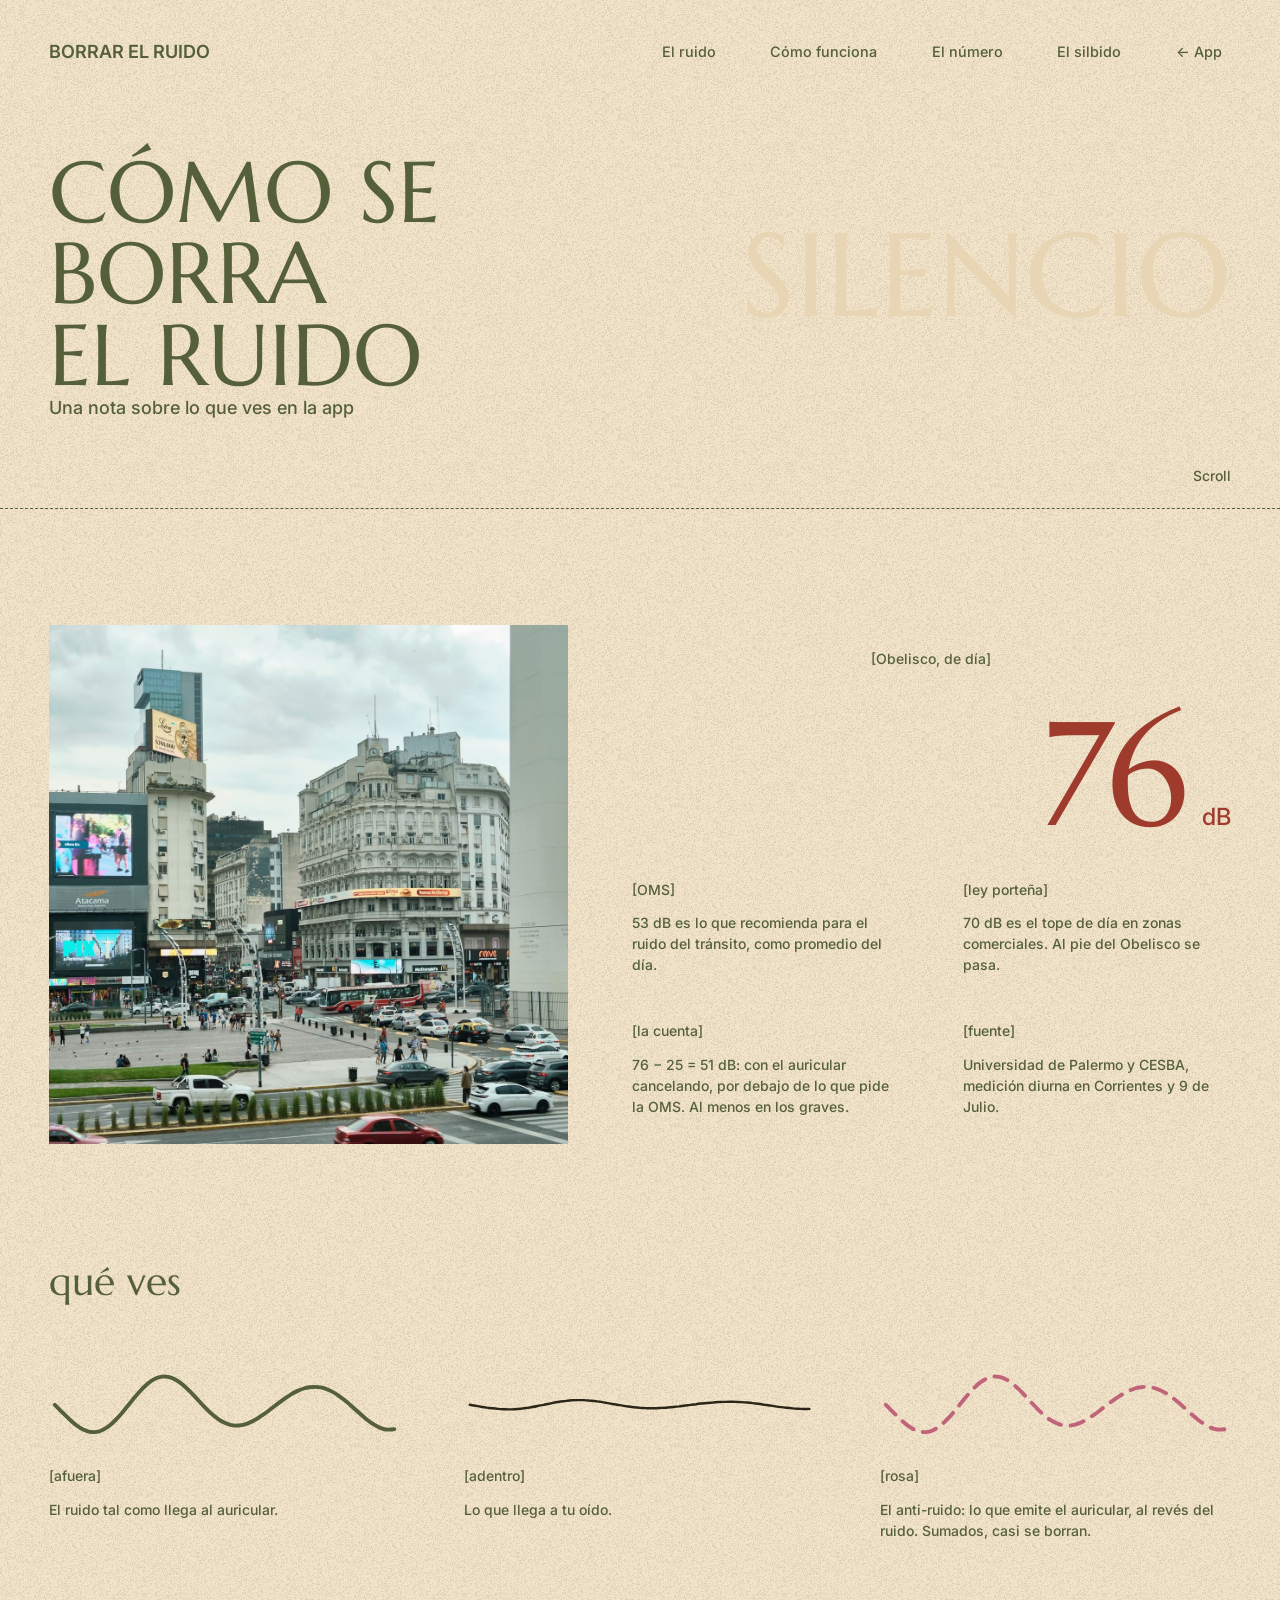
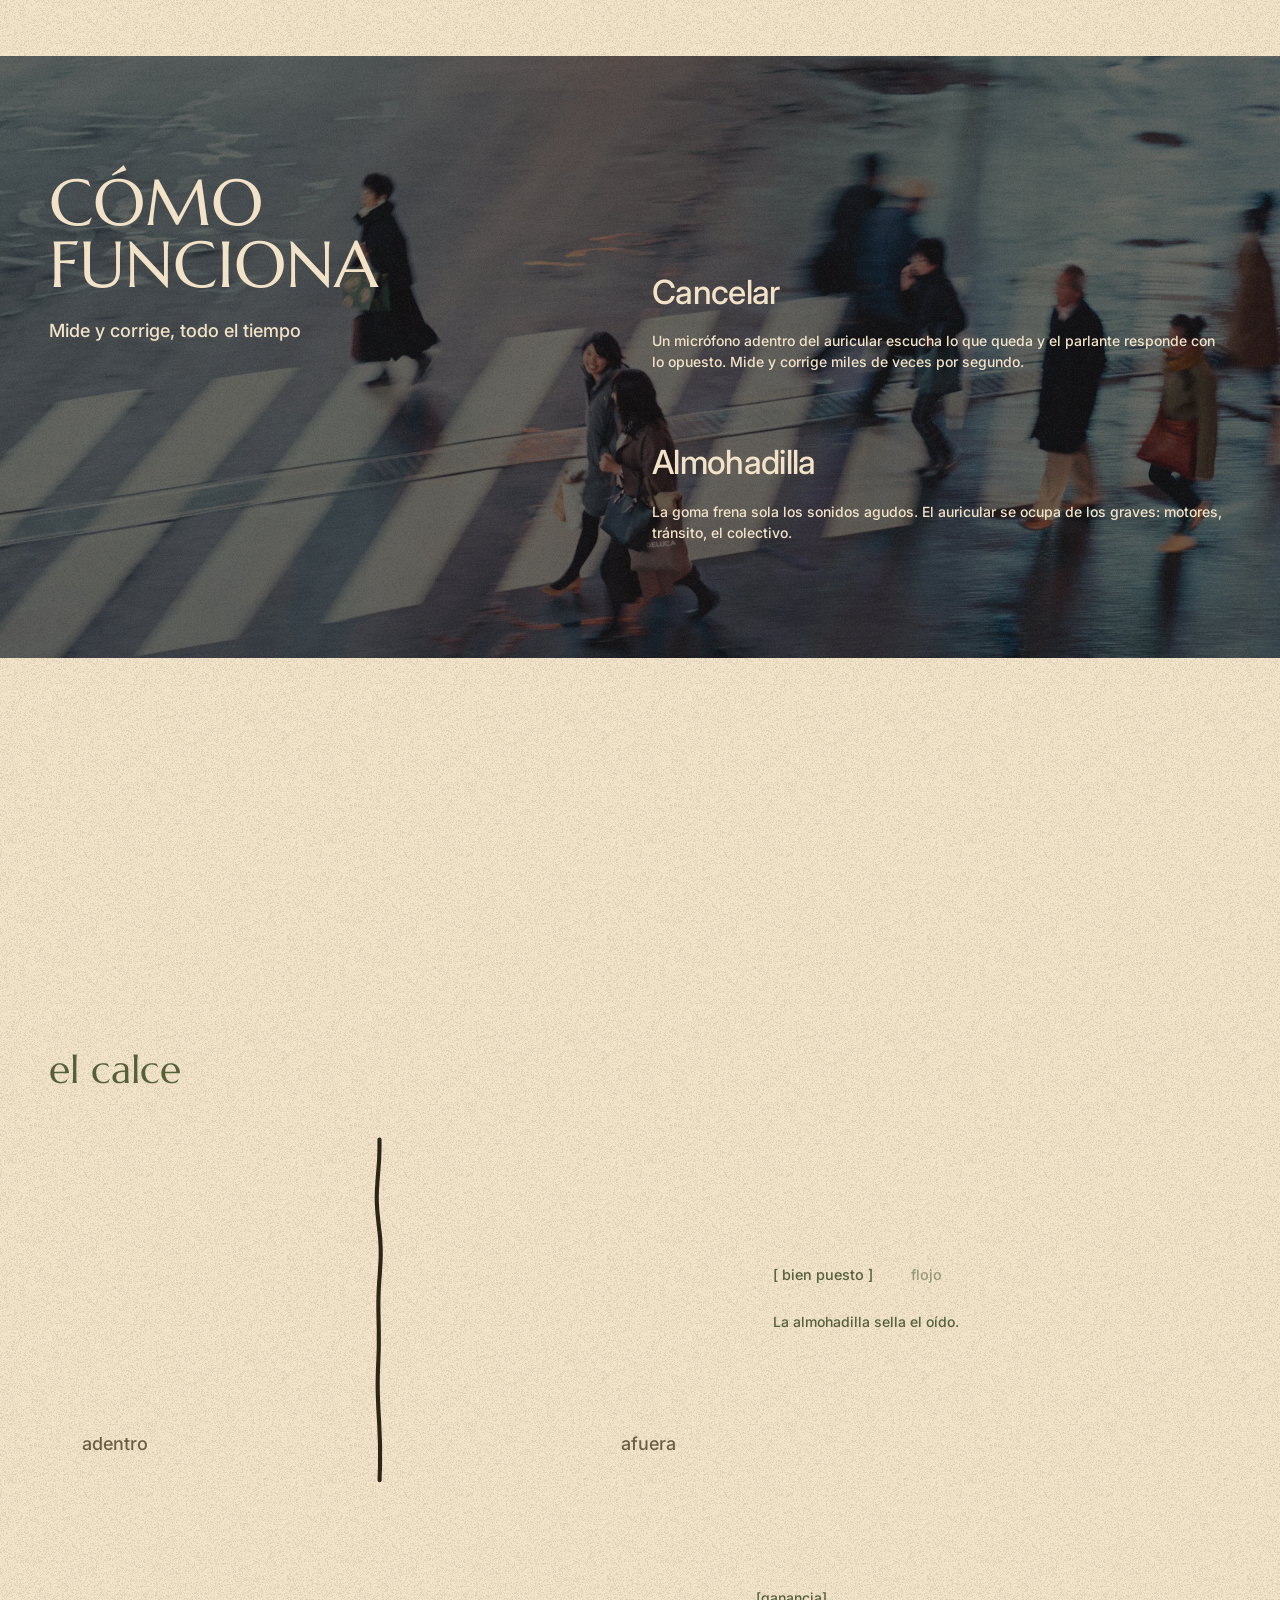
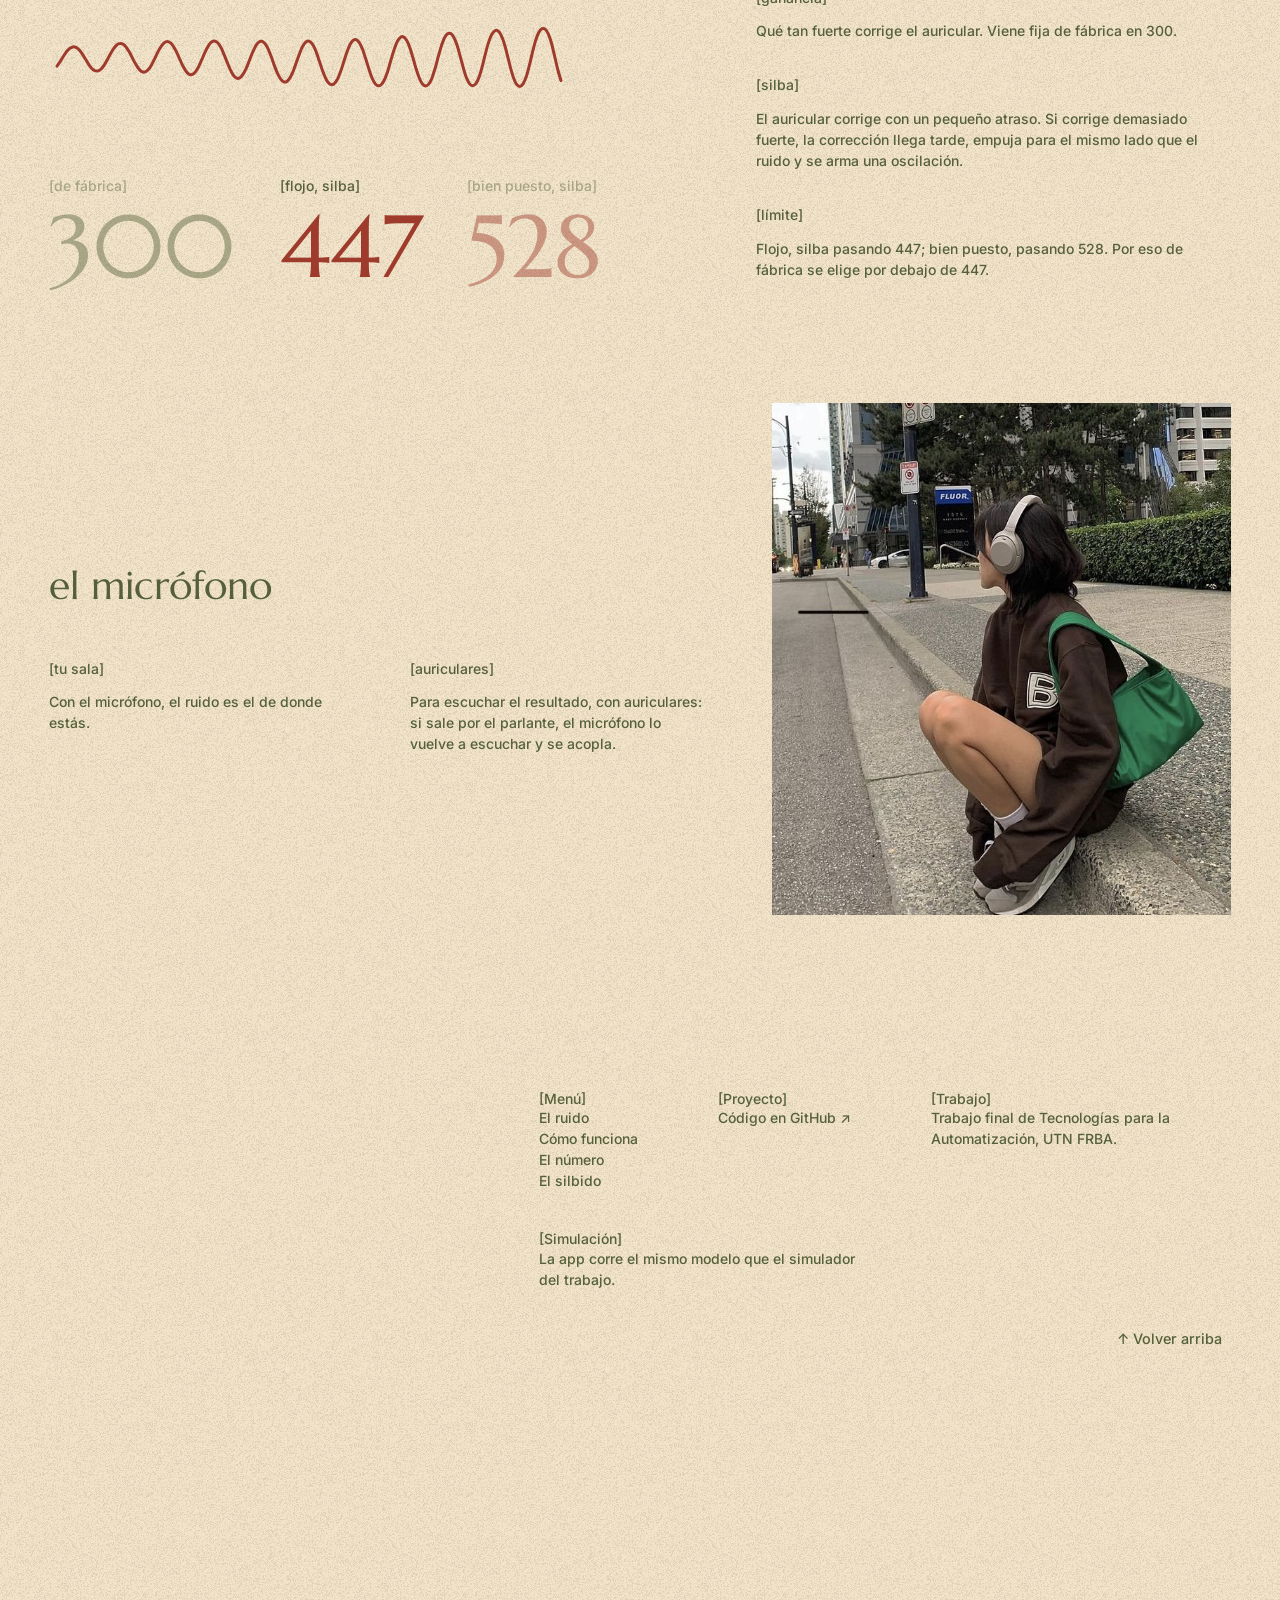
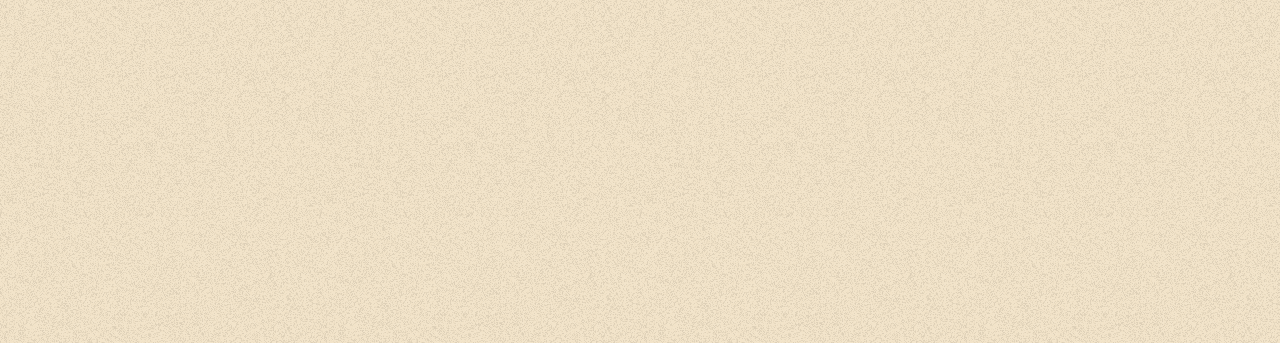
==== web/info.html @ 77b7fc40 "Página de información, indicador de ganancia y almohadilla pasiva para el micrófono - web/info.html " ====
<!doctype html>
<html lang="es" class="t0">
<head>
<meta charset="utf-8">
<meta name="viewport" content="width=device-width, initial-scale=1, viewport-fit=cover">
<title>info · borrar el ruido</title>
<meta name="description" content="Una nota sobre lo que ves en la demo de cancelación activa de ruido.">
<link rel="preconnect" href="https://fonts.googleapis.com">
<link rel="preconnect" href="https://fonts.gstatic.com" crossorigin>
<link rel="stylesheet" href="https://fonts.googleapis.com/css2?family=Marcellus&amp;family=Inter:wght@400;500;600&amp;display=swap">
<link rel="stylesheet" href="info.css?v=1">
<script>
  // Misma paleta que la app (la guarda app.js al tocar [tema]). Antes de pintar, para que no parpadee.
  try { var n = parseInt(localStorage.getItem('anc-tema'), 10); if (n >= 0 && n < 6) document.documentElement.className = 't' + n; } catch (e) {}
</script>
<script type="module" src="info.js?v=1"></script>
</head>
<body>
<!-- Página de información. Diseño: web/referencia/Info.dc.html; especificación: web/referencia/INFO.md. -->
<div id="pg" class="pg"><div class="grano" aria-hidden="true"></div>
<header class="hd wrap"><a class="hd-logo" href="./"><span class="hd-logo-t">Borrar el ruido</span></a><nav aria-label="secciones"><ul class="hd-list"><li><a class="bk tnav" href="#ruido" data-ir="ruido"><span class="b" aria-hidden="true">[</span><span>El ruido</span><span class="b" aria-hidden="true">]</span></a></li><li><a class="bk tnav" href="#funciona" data-ir="funciona"><span class="b" aria-hidden="true">[</span><span>Cómo funciona</span><span class="b" aria-hidden="true">]</span></a></li><li><a class="bk tnav" href="#numero" data-ir="numero"><span class="b" aria-hidden="true">[</span><span>El número</span><span class="b" aria-hidden="true">]</span></a></li><li><a class="bk tnav" href="#silbido" data-ir="silbido"><span class="b" aria-hidden="true">[</span><span>El silbido</span><span class="b" aria-hidden="true">]</span></a></li><li><a class="bk tnav" href="./"><span class="b" aria-hidden="true">[</span><span>← App</span><span class="b" aria-hidden="true">]</span></a></li></ul></nav></header>
<main>
<div class="ph wrap" id="top"><p class="t7xl ph-ja" aria-hidden="true">silencio</p><h1 class="t6xl">Cómo se<br>borra<br>el ruido</h1><p class="tlg ph-label">Una nota sobre lo que ves en la app</p><div class="ph-foot"><div class="ph-scroll" aria-hidden="true"><span class="tsm sc">Scroll</span><span class="tsm sc sc2">Scroll</span></div></div><div class="ph-border"></div></div>

<section id="ruido" class="rv sec"><div class="wrap row"><div class="r-img"><img src="img/obelisco.jpg" alt="Obelisco de Buenos Aires, cruce de Corrientes y 9 de Julio, con tránsito" style="object-position: 62% 50%"></div><div class="r-txt"><span class="tsm r-lab">[Obelisco, de día]</span><div class="bn"><span class="bn-n" style="color: var(--ladrillo)">76</span><span class="bn-u" style="color: var(--ladrillo)">dB</span></div><div class="g2"><div class="item"><span class="tsm">[OMS]</span><p class="tbase">53 dB es lo que recomienda para el ruido del tránsito, como promedio del día.</p></div><div class="item"><span class="tsm">[ley porteña]</span><p class="tbase">70 dB es el tope de día en zonas comerciales. Al pie del Obelisco se pasa.</p></div><div class="item"><span class="tsm">[la cuenta]</span><p class="tbase">76 − 25 = 51 dB: con el auricular cancelando, por debajo de lo que pide la OMS. Al menos en los graves.</p></div><div class="item"><span class="tsm">[fuente]</span><p class="tbase">Universidad de Palermo y CESBA, medición diurna en Corrientes y 9 de Julio.</p></div></div></div></div></section>

<section id="ves" class="rv sec"><div class="wrap"><h2 class="t5xl s-title low">qué ves</h2><div class="g3"><div class="item"><svg viewBox="0 0 360 100" aria-hidden="true" style="display: block; width: 100%; max-width: 360px; height: auto"><path d="M6,50 C7,51 9.9,53.9 11.8,55.9 C13.7,57.8 15.7,59.9 17.6,61.7 C19.5,63.6 21.5,65.5 23.4,67.2 C25.3,68.9 27.3,70.5 29.2,71.8 C31.1,73.2 33.1,74.4 35,75.4 C36.9,76.3 38.9,77 40.8,77.5 C42.7,77.9 44.7,78.1 46.6,78 C48.5,77.9 50.5,77.5 52.4,76.9 C54.3,76.2 56.3,75.2 58.2,74 C60.1,72.8 62.1,71.3 64,69.7 C65.9,68 67.9,66 69.8,64 C71.7,62 73.7,59.7 75.6,57.4 C77.5,55.1 79.5,52.7 81.4,50.3 C83.3,47.9 85.3,45.5 87.2,43.1 C89.1,40.8 91.1,38.5 93,36.4 C94.9,34.3 96.9,32.2 98.8,30.5 C100.7,28.7 102.7,27.1 104.6,25.8 C106.5,24.5 108.5,23.4 110.4,22.6 C112.3,21.8 114.3,21.3 116.2,21.1 C118.1,20.9 120.1,21 122,21.4 C123.9,21.8 125.9,22.4 127.8,23.3 C129.7,24.2 131.7,25.4 133.6,26.8 C135.5,28.2 137.5,29.8 139.4,31.5 C141.3,33.2 143.3,35.2 145.2,37.1 C147.1,39.1 149.1,41.2 151,43.2 C152.9,45.3 154.9,47.4 156.8,49.5 C158.7,51.5 160.7,53.5 162.6,55.4 C164.5,57.3 166.5,59.1 168.4,60.8 C170.3,62.4 172.3,63.9 174.2,65.2 C176.1,66.5 178.1,67.6 180,68.5 C181.9,69.4 183.9,70.1 185.8,70.6 C187.7,71 189.7,71.3 191.6,71.4 C193.5,71.4 195.5,71.2 197.4,70.9 C199.3,70.6 201.3,70 203.2,69.3 C205.1,68.6 207.1,67.7 209,66.7 C210.9,65.7 212.9,64.5 214.8,63.3 C216.7,62.1 218.7,60.7 220.6,59.4 C222.5,58 224.5,56.5 226.4,55 C228.3,53.6 230.3,52 232.2,50.6 C234.1,49.1 236.1,47.6 238,46.2 C239.9,44.8 241.9,43.4 243.8,42.1 C245.7,40.9 247.7,39.6 249.6,38.5 C251.5,37.4 253.5,36.4 255.4,35.5 C257.3,34.7 259.3,33.9 261.2,33.3 C263.1,32.7 265.1,32.3 267,32 C268.9,31.7 270.9,31.6 272.8,31.6 C274.7,31.6 276.7,31.8 278.6,32.2 C280.5,32.6 282.5,33.1 284.4,33.9 C286.3,34.6 288.3,35.5 290.2,36.5 C292.1,37.5 294.1,38.7 296,40 C297.9,41.3 299.9,42.8 301.8,44.3 C303.7,45.8 305.7,47.4 307.6,49.1 C309.5,50.8 311.5,52.6 313.4,54.3 C315.3,56 317.3,57.8 319.2,59.5 C321.1,61.2 323.1,62.9 325,64.5 C326.9,66 328.9,67.5 330.8,68.8 C332.7,70.1 334.7,71.3 336.6,72.3 C338.5,73.3 340.5,74.1 342.4,74.6 C344.3,75.2 346.3,75.5 348.2,75.5 C350.1,75.6 353,75.1 354,75" fill="none" stroke-width="4" stroke-linecap="round" style="stroke: var(--oliva)"></path></svg><span class="tsm">[afuera]</span><p class="tbase">El ruido tal como llega al auricular.</p></div><div class="item"><svg viewBox="0 0 360 100" aria-hidden="true" style="display: block; width: 100%; max-width: 360px; height: auto"><path d="M6,50 C7,50.2 9.9,50.7 11.8,51 C13.7,51.3 15.7,51.6 17.6,52 C19.5,52.3 21.5,52.6 23.4,52.9 C25.3,53.1 27.3,53.4 29.2,53.6 C31.1,53.9 33.1,54.1 35,54.2 C36.9,54.4 38.9,54.5 40.8,54.6 C42.7,54.7 44.7,54.7 46.6,54.7 C48.5,54.7 50.5,54.6 52.4,54.5 C54.3,54.4 56.3,54.2 58.2,54 C60.1,53.8 62.1,53.6 64,53.3 C65.9,53 67.9,52.7 69.8,52.3 C71.7,52 73.7,51.6 75.6,51.2 C77.5,50.9 79.5,50.4 81.4,50.1 C83.3,49.7 85.3,49.2 87.2,48.9 C89.1,48.5 91.1,48.1 93,47.7 C94.9,47.4 96.9,47 98.8,46.7 C100.7,46.5 102.7,46.2 104.6,46 C106.5,45.7 108.5,45.6 110.4,45.4 C112.3,45.3 114.3,45.2 116.2,45.2 C118.1,45.2 120.1,45.2 122,45.2 C123.9,45.3 125.9,45.4 127.8,45.6 C129.7,45.7 131.7,45.9 133.6,46.1 C135.5,46.4 137.5,46.6 139.4,46.9 C141.3,47.2 143.3,47.5 145.2,47.9 C147.1,48.2 149.1,48.5 151,48.9 C152.9,49.2 154.9,49.6 156.8,49.9 C158.7,50.2 160.7,50.6 162.6,50.9 C164.5,51.2 166.5,51.5 168.4,51.8 C170.3,52.1 172.3,52.3 174.2,52.5 C176.1,52.7 178.1,52.9 180,53.1 C181.9,53.2 183.9,53.3 185.8,53.4 C187.7,53.5 189.7,53.5 191.6,53.6 C193.5,53.6 195.5,53.5 197.4,53.5 C199.3,53.4 201.3,53.3 203.2,53.2 C205.1,53.1 207.1,53 209,52.8 C210.9,52.6 212.9,52.4 214.8,52.2 C216.7,52 218.7,51.8 220.6,51.6 C222.5,51.3 224.5,51.1 226.4,50.8 C228.3,50.6 230.3,50.3 232.2,50.1 C234.1,49.9 236.1,49.6 238,49.4 C239.9,49.1 241.9,48.9 243.8,48.7 C245.7,48.5 247.7,48.3 249.6,48.1 C251.5,47.9 253.5,47.7 255.4,47.6 C257.3,47.4 259.3,47.3 261.2,47.2 C263.1,47.1 265.1,47 267,47 C268.9,46.9 270.9,46.9 272.8,46.9 C274.7,46.9 276.7,47 278.6,47 C280.5,47.1 282.5,47.2 284.4,47.3 C286.3,47.4 288.3,47.6 290.2,47.7 C292.1,47.9 294.1,48.1 296,48.3 C297.9,48.5 299.9,48.8 301.8,49 C303.7,49.3 305.7,49.6 307.6,49.9 C309.5,50.1 311.5,50.4 313.4,50.7 C315.3,51 317.3,51.3 319.2,51.6 C321.1,51.9 323.1,52.2 325,52.4 C326.9,52.7 328.9,52.9 330.8,53.1 C332.7,53.4 334.7,53.6 336.6,53.7 C338.5,53.9 340.5,54 342.4,54.1 C344.3,54.2 346.3,54.2 348.2,54.3 C350.1,54.3 353,54.2 354,54.2" fill="none" stroke-width="2.5" stroke-linecap="round" style="stroke: var(--carbon)"></path></svg><span class="tsm">[adentro]</span><p class="tbase">Lo que llega a tu oído.</p></div><div class="item"><svg viewBox="0 0 360 100" aria-hidden="true" style="display: block; width: 100%; max-width: 360px; height: auto"><path d="M6,50 C7,51 9.9,53.9 11.8,55.9 C13.7,57.8 15.7,59.9 17.6,61.7 C19.5,63.6 21.5,65.5 23.4,67.2 C25.3,68.9 27.3,70.5 29.2,71.8 C31.1,73.2 33.1,74.4 35,75.4 C36.9,76.3 38.9,77 40.8,77.5 C42.7,77.9 44.7,78.1 46.6,78 C48.5,77.9 50.5,77.5 52.4,76.9 C54.3,76.2 56.3,75.2 58.2,74 C60.1,72.8 62.1,71.3 64,69.7 C65.9,68 67.9,66 69.8,64 C71.7,62 73.7,59.7 75.6,57.4 C77.5,55.1 79.5,52.7 81.4,50.3 C83.3,47.9 85.3,45.5 87.2,43.1 C89.1,40.8 91.1,38.5 93,36.4 C94.9,34.3 96.9,32.2 98.8,30.5 C100.7,28.7 102.7,27.1 104.6,25.8 C106.5,24.5 108.5,23.4 110.4,22.6 C112.3,21.8 114.3,21.3 116.2,21.1 C118.1,20.9 120.1,21 122,21.4 C123.9,21.8 125.9,22.4 127.8,23.3 C129.7,24.2 131.7,25.4 133.6,26.8 C135.5,28.2 137.5,29.8 139.4,31.5 C141.3,33.2 143.3,35.2 145.2,37.1 C147.1,39.1 149.1,41.2 151,43.2 C152.9,45.3 154.9,47.4 156.8,49.5 C158.7,51.5 160.7,53.5 162.6,55.4 C164.5,57.3 166.5,59.1 168.4,60.8 C170.3,62.4 172.3,63.9 174.2,65.2 C176.1,66.5 178.1,67.6 180,68.5 C181.9,69.4 183.9,70.1 185.8,70.6 C187.7,71 189.7,71.3 191.6,71.4 C193.5,71.4 195.5,71.2 197.4,70.9 C199.3,70.6 201.3,70 203.2,69.3 C205.1,68.6 207.1,67.7 209,66.7 C210.9,65.7 212.9,64.5 214.8,63.3 C216.7,62.1 218.7,60.7 220.6,59.4 C222.5,58 224.5,56.5 226.4,55 C228.3,53.6 230.3,52 232.2,50.6 C234.1,49.1 236.1,47.6 238,46.2 C239.9,44.8 241.9,43.4 243.8,42.1 C245.7,40.9 247.7,39.6 249.6,38.5 C251.5,37.4 253.5,36.4 255.4,35.5 C257.3,34.7 259.3,33.9 261.2,33.3 C263.1,32.7 265.1,32.3 267,32 C268.9,31.7 270.9,31.6 272.8,31.6 C274.7,31.6 276.7,31.8 278.6,32.2 C280.5,32.6 282.5,33.1 284.4,33.9 C286.3,34.6 288.3,35.5 290.2,36.5 C292.1,37.5 294.1,38.7 296,40 C297.9,41.3 299.9,42.8 301.8,44.3 C303.7,45.8 305.7,47.4 307.6,49.1 C309.5,50.8 311.5,52.6 313.4,54.3 C315.3,56 317.3,57.8 319.2,59.5 C321.1,61.2 323.1,62.9 325,64.5 C326.9,66 328.9,67.5 330.8,68.8 C332.7,70.1 334.7,71.3 336.6,72.3 C338.5,73.3 340.5,74.1 342.4,74.6 C344.3,75.2 346.3,75.5 348.2,75.5 C350.1,75.6 353,75.1 354,75" fill="none" stroke-width="4" stroke-linecap="round" stroke-dasharray="14 10" style="stroke: var(--rosa)"></path></svg><span class="tsm">[rosa]</span><p class="tbase">El anti-ruido: lo que emite el auricular, al revés del ruido. Sumados, casi se borran.</p></div></div></div></section>

<section id="funciona" class="rv ap"><div class="ap-bg" aria-hidden="true"><img id="parallax" src="img/cruce-noche.jpg" alt=""></div><div class="ap-veil" aria-hidden="true"></div><div class="wrap row ap-row"><div class="ap-head"><h2 class="t5xl">Cómo<br>funciona</h2><p class="tlg" style="margin-top: 24px">Mide y corrige, todo el tiempo</p></div><div class="ap-list"><div class="item"><h3 class="t3xl">Cancelar</h3><p class="tbase">Un micrófono adentro del auricular escucha lo que queda y el parlante responde con lo opuesto. Mide y corrige miles de veces por segundo.</p></div><div class="item"><h3 class="t3xl">Almohadilla</h3><p class="tbase">La goma frena sola los sonidos agudos. El auricular se ocupa de los graves: motores, tránsito, el colectivo.</p></div></div></div></section>

<section id="numero" class="rv sec"><div class="wrap row"><div class="n-left"><span class="tsm">[meta]</span><div class="bn"><span class="bn-n" style="color: var(--oliva)">20</span><span class="bn-u" style="color: var(--oliva)">dB</span></div></div><div class="n-right"><div class="g2"><div class="item"><span class="tsm">[dB]</span><p class="tbase">Cuánto más silencioso queda. 20 dB es diez veces menos presión de sonido.</p></div><div class="item"><span class="tsm">[meta 20]</span><p class="tbase">Lo que pedimos como mínimo. Con los graves se cumple; con la bocina no llega, porque tiene agudos y esos los frena la almohadilla.</p></div></div></div></div></section>

<section id="calce" class="rv sec"><div class="wrap"><h2 class="t5xl s-title low">el calce</h2><div class="row c-row"><div class="c-fig"><svg id="cuerda" viewBox="0 0 480 240" class="cuerda" role="button" tabindex="0" aria-label="cambiar entre bien puesto y flojo"><text x="24" y="222" class="c-lab">adentro</text><text x="456" y="222" text-anchor="end" class="c-lab">afuera</text><g id="aire" class="c-aire"><path d="M206,106 q-10,-6 -20,0 t-20,0" fill="none" stroke-width="1.6" stroke-linecap="round" opacity="0.60" style="stroke: var(--oliva)"></path><path d="M192,120 q-10,-6 -20,0 t-20,0" fill="none" stroke-width="1.6" stroke-linecap="round" opacity="0.43" style="stroke: var(--oliva)"></path><path d="M178,134 q-10,-6 -20,0 t-20,0" fill="none" stroke-width="1.6" stroke-linecap="round" opacity="0.26" style="stroke: var(--oliva)"></path></g><path id="cuerdaPath" d="M240,0 L240,240" fill="none" stroke-width="3" stroke-linecap="round" stroke-linejoin="round" style="stroke: var(--carbon)"></path></svg></div><div class="c-side"><div class="c-btns"><button type="button" class="bk tnav c-btn on" data-calce="puesta" aria-pressed="true"><span class="b" aria-hidden="true">[</span><span>bien puesto</span><span class="b" aria-hidden="true">]</span></button><button type="button" class="bk tnav c-btn" data-calce="floja" aria-pressed="false"><span class="b" aria-hidden="true">[</span><span>flojo</span><span class="b" aria-hidden="true">]</span></button></div><div class="c-txts" aria-live="polite"><p class="tbase c-txt on" data-calce="puesta">La almohadilla sella el oído.</p><p class="tbase c-txt" data-calce="floja">Se escapa un poco de aire: cancela menos y es más fácil que silbe.</p></div></div></div></div></section>

<section id="silbido" class="rv sec"><div class="wrap"><div class="row s-row"><div class="s-fig"><svg id="sOnda" viewBox="0 0 520 140" class="s-onda on" aria-hidden="true"><path id="sPath" d="M8,70 L512,70" fill="none" stroke-width="3" stroke-linecap="round" stroke-linejoin="round" class="s-path"></path></svg><div class="nums"><button type="button" class="item s-num" data-gan="g300" aria-pressed="false"><span class="tsm">[de fábrica]</span><span class="tmid" style="color: var(--oliva)">300</span></button><button type="button" class="item s-num on" data-gan="g447" aria-pressed="true"><span class="tsm">[flojo, silba]</span><span class="tmid" style="color: var(--ladrillo)">447</span></button><button type="button" class="item s-num" data-gan="g528" aria-pressed="false"><span class="tsm">[bien puesto, silba]</span><span class="tmid" style="color: var(--ladrillo)">528</span></button></div></div><div class="s-txt"><div class="g1"><div class="item"><span class="tsm">[ganancia]</span><p class="tbase">Qué tan fuerte corrige el auricular. Viene fija de fábrica en 300.</p></div><div class="item"><span class="tsm">[silba]</span><p class="tbase">El auricular corrige con un pequeño atraso. Si corrige demasiado fuerte, la corrección llega tarde, empuja para el mismo lado que el ruido y se arma una oscilación.</p></div><div class="item"><span class="tsm">[límite]</span><p class="tbase">Flojo, silba pasando 447; bien puesto, pasando 528. Por eso de fábrica se elige por debajo de 447.</p></div></div></div></div></div></section>

<section id="mic" class="rv sec"><div class="wrap row m-row"><div class="m-txt"><h2 class="t5xl s-title low">el micrófono</h2><div class="g2"><div class="item"><span class="tsm">[tu sala]</span><p class="tbase">Con el micrófono, el ruido es el de donde estás.</p></div><div class="item"><span class="tsm">[auriculares]</span><p class="tbase">Para escuchar el resultado, con auriculares: si sale por el parlante, el micrófono lo vuelve a escuchar y se acopla.</p></div></div></div><div class="m-img"><img data-foto="vereda" src="img/mic-vereda.jpg" alt="Chica con auriculares sentada en el cordón de una vereda" style="object-position: 50% 40%" loading="lazy"><img data-foto="sillon" src="img/mic-sillon.jpg" alt="Chica relajada en un sillón con auriculares amarillos" style="object-position: 60% 40%" loading="lazy" hidden><img data-foto="rojo" src="img/mic-rojo.jpg" alt="Chica con un auricular intraural, ojos cerrados, delante de un taxi amarillo" style="object-position: 50% 30%" loading="lazy" hidden><img data-foto="blanca" src="img/mic-blanca.jpg" alt="Chica de perfil con auricular intraural y camisa blanca" style="object-position: 50% 30%" loading="lazy" hidden><img data-foto="bn" src="img/mic-bn.jpg" alt="Retrato en blanco y negro de perfil con auriculares intraurales" style="object-position: 50% 40%" loading="lazy" hidden><img data-foto="colgando" src="img/mic-colgando.jpg" alt="Dos auriculares intraurales colgando de su cable, en gris" style="object-position: 50% 50%" loading="lazy" hidden></div></div></section>
</main>

<footer id="fin" class="ft"><div class="wrap ft-wrap"><div class="ft-head"><div class="ft-row"><div class="f-col"><p class="tsm f-label">[Menú]</p><ul class="f-list"><li><a class="tbase f-link" href="#ruido" data-ir="ruido">El ruido</a></li><li><a class="tbase f-link" href="#funciona" data-ir="funciona">Cómo funciona</a></li><li><a class="tbase f-link" href="#numero" data-ir="numero">El número</a></li><li><a class="tbase f-link" href="#silbido" data-ir="silbido">El silbido</a></li></ul></div><div class="f-col"><p class="tsm f-label">[Proyecto]</p><ul class="f-list"><li><a class="tbase f-link" href="https://github.com/valentinarau/tfi-anc-simulacion" target="_blank" rel="noopener">Código en GitHub ↗</a></li></ul></div><div class="f-col"><p class="tsm f-label">[Trabajo]</p><p class="tbase" style="max-width: 300px">Trabajo final de Tecnologías para la Automatización, UTN FRBA.</p></div></div><div class="f-col"><p class="tsm f-label">[Simulación]</p><p class="tbase" style="max-width: 320px">La app corre el mismo modelo que el simulador del trabajo.</p></div><button type="button" class="bk tnav ft-up" data-ir="top"><span class="b" aria-hidden="true">[</span><span>↑ Volver arriba</span><span class="b" aria-hidden="true">]</span></button></div><div class="ft-bottom"><h2 class="ft-title" aria-label="gracias"><span aria-hidden="true" class="ltr" style="transition-delay: 80ms">g</span><span aria-hidden="true" class="ltr" style="transition-delay: 150ms">r</span><span aria-hidden="true" class="ltr" style="transition-delay: 220ms">a</span><span aria-hidden="true" class="ltr" style="transition-delay: 290ms">c</span><span aria-hidden="true" class="ltr" style="transition-delay: 360ms">i</span><span aria-hidden="true" class="ltr" style="transition-delay: 430ms">a</span><span aria-hidden="true" class="ltr" style="transition-delay: 500ms">s</span></h2></div></div></footer>
</div>
</body>
</html>
---- web/info.css ----
/* Página de información ("cómo se borra el ruido").
   Estilos copiados de web/referencia/Info.dc.html (especificación en web/referencia/INFO.md). */
body{margin:0}
html{scroll-behavior:smooth}
.pg{position:relative;isolation:isolate;min-height:100vh;overflow:hidden;background:var(--papel);color:var(--oliva);font-family:'Inter', system-ui, sans-serif;font-weight:500}
.pg *{box-sizing:border-box}
.pg h1,.pg h2,.pg h3,.pg p,.pg ul,.pg li,.pg figure{margin:0;padding:0;list-style:none;font-weight:inherit;color:inherit}
.pg a{color:inherit;text-decoration:none}
.grano{position:absolute;inset:0;z-index:-1;pointer-events:none;background-image:url(grano.png);background-size:320px 320px;opacity:.55}
.wrap{padding-left:clamp(16px,2.27px + 3.661vw,96px);padding-right:clamp(16px,2.27px + 3.661vw,96px)}
.row{display:flex;flex-wrap:wrap;gap:clamp(40px,5vw,96px)}
.pg .t7xl{font-family:'Marcellus', 'Times New Roman', serif;font-size:clamp(4rem,2.5915rem + 6.0094vw,8rem);line-height:1;color:var(--relleno)}
.t6xl{font-family:'Marcellus', 'Times New Roman', serif;font-size:clamp(3.5rem,2.7277rem + 3.2952vw,8rem);line-height:.95;text-transform:uppercase}
.t5xl{font-family:'Marcellus', 'Times New Roman', serif;font-size:clamp(2.75rem,2rem + 2.6vw,6rem);line-height:.95;text-transform:uppercase}
.t3xl{font-size:clamp(1.75rem,1.6rem + .6vw,2.25rem);letter-spacing:-.02em;line-height:1.1;font-weight:600}
.tlg{font-size:clamp(.95rem,.85rem + .35vw,1.2rem);line-height:1.3}
.tnav{font-size:clamp(.8rem,.74rem + .2vw,.95rem)}
.tbase{font-size:14px;line-height:1.5}
.tsm{font-size:14px;line-height:1.2}
.tmid{font-family:'Marcellus', 'Times New Roman', serif;font-size:clamp(2.75rem,1.6rem + 3.4vw,5.5rem);line-height:.9}
.bn{display:flex;align-items:baseline;gap:14px}
.bn-n{font-family:'Marcellus', 'Times New Roman', serif;font-size:clamp(5rem,2rem + 9vw,16rem);line-height:.8}
.bn-u{font-size:clamp(1.25rem,1rem + .6vw,1.75rem)}
.pg .s-title{margin-bottom:clamp(40px,4vw,64px)}
.pg .t5xl.low{text-transform:none;font-size:clamp(2rem,1.8239rem + .7512vw,2.5rem);line-height:1.2}
.item{display:flex;flex-direction:column;gap:14px}
.g1{display:grid;grid-template-columns:1fr;gap:36px}
.g2{display:grid;grid-template-columns:repeat(auto-fit,minmax(260px,1fr));gap:48px 64px}
.g3{display:grid;grid-template-columns:repeat(auto-fit,minmax(260px,1fr));gap:48px 64px}
/* header */
.hd{position:relative;z-index:2;display:flex;justify-content:space-between;align-items:center;gap:32px;padding-top:40px}
.hd-logo{white-space:nowrap}
.hd-logo-t{font-weight:600;font-size:clamp(.95rem,.85rem + .35vw,1.2rem);text-transform:uppercase}
.hd-list{display:flex;flex-wrap:wrap;justify-content:flex-end;gap:clamp(20px,2.8vw,40px);white-space:nowrap}
.bk{display:inline-flex;gap:.3em;align-items:baseline;background:none;border:0;padding:0;font:inherit;color:inherit;cursor:pointer}
.bk.tnav{font-size:clamp(.8rem,.74rem + .2vw,.95rem)}
.bk .b{opacity:0;transition:opacity .3s ease-in-out}
.bk:hover .b,.bk:focus-visible .b{opacity:1}
.pg a:focus-visible,.pg button:focus-visible{outline:1px solid currentColor;outline-offset:6px}
/* hero */
.ph{position:relative;isolation:isolate;padding-top:clamp(64px,7vw,112px);padding-bottom:0}
.ph-ja{position:absolute;z-index:-1;top:clamp(120px,12vw,200px);right:clamp(16px,2.27px + 3.661vw,96px);text-transform:uppercase;white-space:nowrap;pointer-events:none}
.ph-label{margin-top:40px}
.ph-foot{display:flex;justify-content:flex-end;margin:48px 0 24px}
.ph-scroll{width:fit-content;position:relative;overflow:hidden}
.sc{display:block;animation:sc 2.6s cubic-bezier(.7,0,.3,1) infinite}
.sc2{position:absolute;top:0;left:0;transform:translateY(-100%);animation-name:sc2}
@keyframes sc{0%,45%{transform:translateY(0)}65%,100%{transform:translateY(100%)}}
@keyframes sc2{0%,45%{transform:translateY(-100%)}65%,100%{transform:translateY(0)}}
.ph-border{width:100vw;margin-left:calc(50% - 50vw);border-bottom:1px dashed var(--oliva)}
/* secciones */
.sec{padding-top:clamp(80px,9vw,140px)}
.r-img{flex:1 1 440px;min-width:0;aspect-ratio:1/1;max-height:80vh;overflow:hidden}
.r-img img,.m-img img{display:block;width:100%;height:100%;object-fit:cover}
.r-txt{flex:1 1 520px;min-width:0;display:flex;flex-direction:column;justify-content:center;gap:48px}
.r-lab{align-self:center}
.r-txt .bn{align-self:flex-end}
.n-left{flex:1 1 380px;min-width:0;display:flex;flex-direction:column;gap:24px}
.n-right{flex:1.4 1 520px;min-width:0;align-self:flex-end}
.s-row{align-items:flex-start}
.s-fig{flex:1.3 1 520px;min-width:0}
.s-ondas{grid-template-columns:repeat(3,minmax(0,1fr));gap:40px 40px}
@media (max-width:767px){.s-ondas{grid-template-columns:1fr}}
.s-txt{flex:1 1 380px;min-width:0}
.nums{display:flex;flex-wrap:nowrap;gap:clamp(24px,3.5vw,72px)}
.nums .tmid{line-height:.9}
.cuerda{display:block;width:100%;height:auto;aspect-ratio:2/1;cursor:pointer;touch-action:pan-y;overflow:visible}
.c-lab{font-family:'Inter', system-ui, sans-serif;font-size:13px;fill:var(--suave)}
.s-onda{display:block;width:100%;max-width:520px;height:auto;margin-bottom:48px;overflow:visible}
.s-path{stroke:var(--carbon);transition:stroke .5s ease}
.s-onda.on .s-path{stroke:var(--ladrillo)}
.nums .tmid{font-size:clamp(2.75rem,1rem + 5.6vw,7.5rem)}
.s-num{background:none;border:0;padding:0;font:inherit;color:inherit;cursor:pointer;text-align:left;transition:opacity .3s ease}
.s-num:not(.on){opacity:.45}
.s-num:hover{opacity:1}
.c-row{align-items:center}
.c-fig{flex:1.3 1 480px;min-width:0;max-width:760px}
.c-side{flex:1 1 320px;min-width:0}
.c-btns{display:flex;gap:28px;margin-bottom:28px}
.c-btn.on .b{opacity:1}
.c-btn:not(.on){opacity:.55}
.c-txts{display:grid}
.c-txt{grid-area:1/1;opacity:0;transform:translateY(6px);transition:opacity .45s ease,transform .45s ease;max-width:420px}
.c-txt.on{opacity:1;transform:none}
.c-aire{opacity:0;transition:opacity .6s ease}
.c-aire.on{opacity:1}
.cuerda,.s-num,.c-btn{user-select:none;-webkit-user-select:none;-webkit-tap-highlight-color:transparent}
.pg .cuerda:focus,.pg .s-num:focus,.pg .c-btn:focus{outline:none}
.pg .cuerda:focus-visible,.pg .s-num:focus-visible,.pg .c-btn:focus-visible{outline:1px solid currentColor;outline-offset:8px}
.c-grid{display:grid;grid-template-columns:repeat(auto-fit,minmax(300px,1fr));gap:48px clamp(40px,5vw,96px)}
.m-row{align-items:center}
.m-txt{flex:1.4 1 520px;min-width:0}
.m-img{flex:1 1 360px;min-width:0;height:clamp(420px,40vw,600px);overflow:hidden}
/* cómo funciona */
.ap{position:relative;overflow:hidden;margin-top:clamp(80px,9vw,140px);padding:clamp(96px,9vw,140px) 0;color:var(--papel)}
.ap-bg{position:absolute;inset:0;overflow:hidden;z-index:-2}
.ap-bg img{position:absolute;left:0;top:-10%;width:100%;height:120%;object-fit:cover;will-change:transform}
.ap-veil{position:absolute;inset:0;z-index:-1;background:rgba(28,26,20,.6)}
.ap-head{flex:1 1 440px;min-width:0}
.ap-list{flex:1 1 480px;min-width:0;max-width:640px;padding-top:clamp(0px,8vw,120px);display:flex;flex-direction:column;gap:72px}
.ap-list .item{gap:20px}
/* footer */
.ft{margin-top:clamp(96px,10vw,160px);min-height:100svh;display:flex}
.ft-wrap{flex:1;display:flex;flex-direction:column;padding-top:48px}
.ft-head{width:fit-content;margin-left:auto;display:flex;flex-direction:column;gap:40px}
.ft-row{display:flex;flex-wrap:wrap;gap:40px 80px}
.f-label{margin-bottom:12px}
.f-list{display:flex;flex-direction:column}
.f-link{display:flex;width:fit-content;transition:opacity .3s ease-in-out}.f-link:hover{opacity:.5}
.ft-up{align-self:flex-end}
@media (max-width:767px){.ft-head{margin-left:0}}
.ft-bottom{margin-top:auto}
.ft-title{font-family:'Marcellus', 'Times New Roman', serif;text-align:center;font-size:clamp(3rem,-.4539rem + 14.7368vw,23.125rem);line-height:1;overflow:hidden;text-transform:uppercase;padding-bottom:.04em}
/* animaciones: solo se activan cuando hay JS (data-anim), sin re-render de React */
.ltr{display:inline-block}
[data-anim] .ltr{transform:translateY(105%);transition:transform 1.2s cubic-bezier(.2,.8,.2,1)}
[data-anim] .ft.in .ltr{transform:none}
[data-anim] .ft:not(.in) .ltr{transition-duration:0s;transition-delay:0s!important}
[data-anim] .rv{opacity:0;transform:translateY(24px);transition:opacity .9s ease-out,transform .9s cubic-bezier(.2,.7,.2,1)}
[data-anim] .rv.in{opacity:1;transform:none}
@media (prefers-reduced-motion: reduce){[data-anim] .rv,[data-anim] .ltr{transition:none;opacity:1;transform:none}.sc{animation:none}.sc2{display:none}html{scroll-behavior:auto}}

.t0{--papel:#F2E3C8;--oliva:#55603A;--carbon:#2B2618;--suave:#6A5E45;--rosa:#C0647A;--ladrillo:#9E3B2C;--relleno:#E8D5B3}
.t1{--papel:#F3DED8;--oliva:#5C3F33;--carbon:#2A1F1A;--suave:#6E5550;--rosa:#9E4A5E;--ladrillo:#8E2B32;--relleno:#E8CFC8}
.t2{--papel:#F4DFDB;--oliva:#4E6A55;--carbon:#23281F;--suave:#66605C;--rosa:#A84F66;--ladrillo:#8E2B3A;--relleno:#EBCFC9}
.t3{--papel:#F4EEDF;--oliva:#4F8682;--carbon:#24302F;--suave:#5E6560;--rosa:#B0613F;--ladrillo:#9C3A22;--relleno:#E9E1CD}
.t4{--papel:#EEEBE4;--oliva:#2B2A28;--carbon:#1E1D1B;--suave:#5F5C56;--rosa:#2F4FBF;--ladrillo:#C2402A;--relleno:#E2DED4}
.t5{--papel:#F3EEE2;--oliva:#6C8570;--carbon:#222A23;--suave:#5F625C;--rosa:#B0654A;--ladrillo:#9C3A22;--relleno:#E7E0CF}

/* --- agregado al construirla en web/ --- */
html { background: var(--papel); transition: background-color .6s; }
html, body { overflow-x: hidden; }
/* Sin recuadro de foco con el mouse (INFO.md, punto 2) */
.pg a:focus, .pg button:focus { outline: none; }
.pg a:focus-visible, .pg button:focus-visible { outline: 1px solid currentColor; outline-offset: 8px; }
.bk, .f-link { -webkit-tap-highlight-color: transparent; }
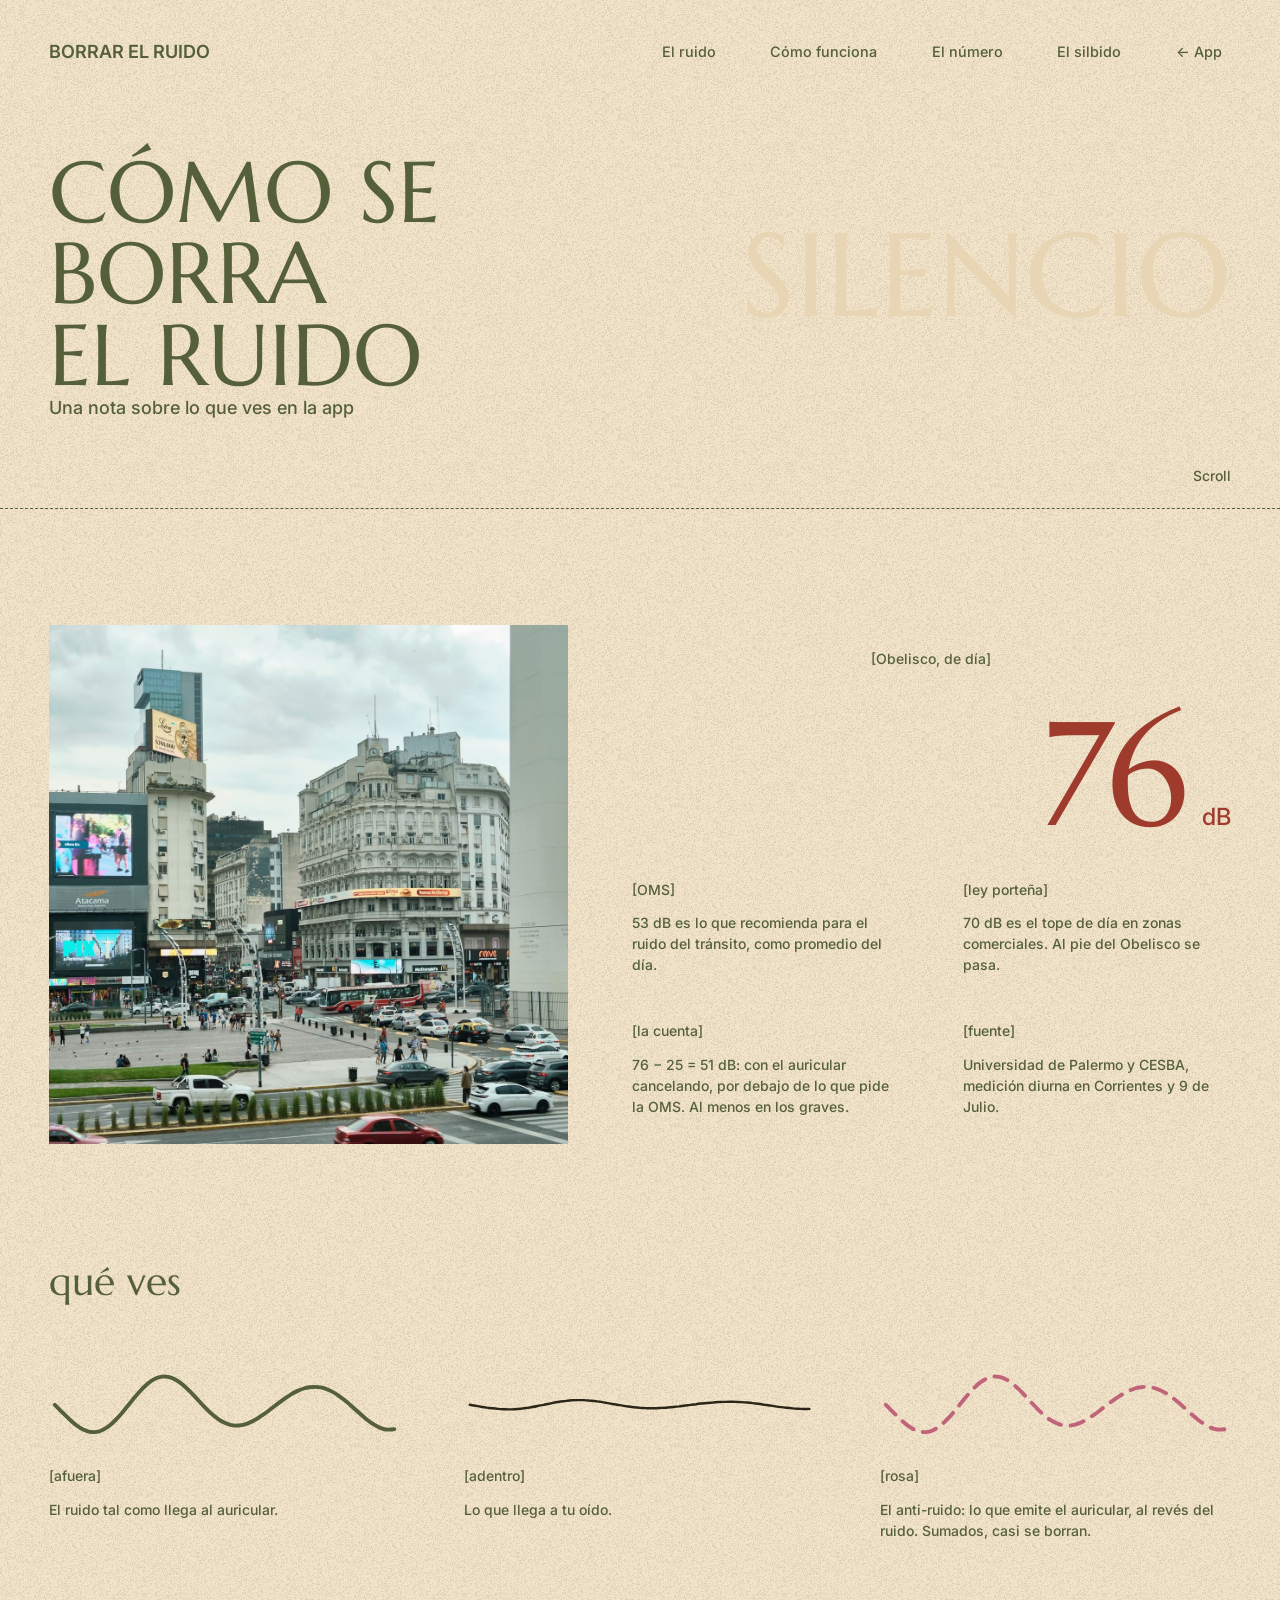
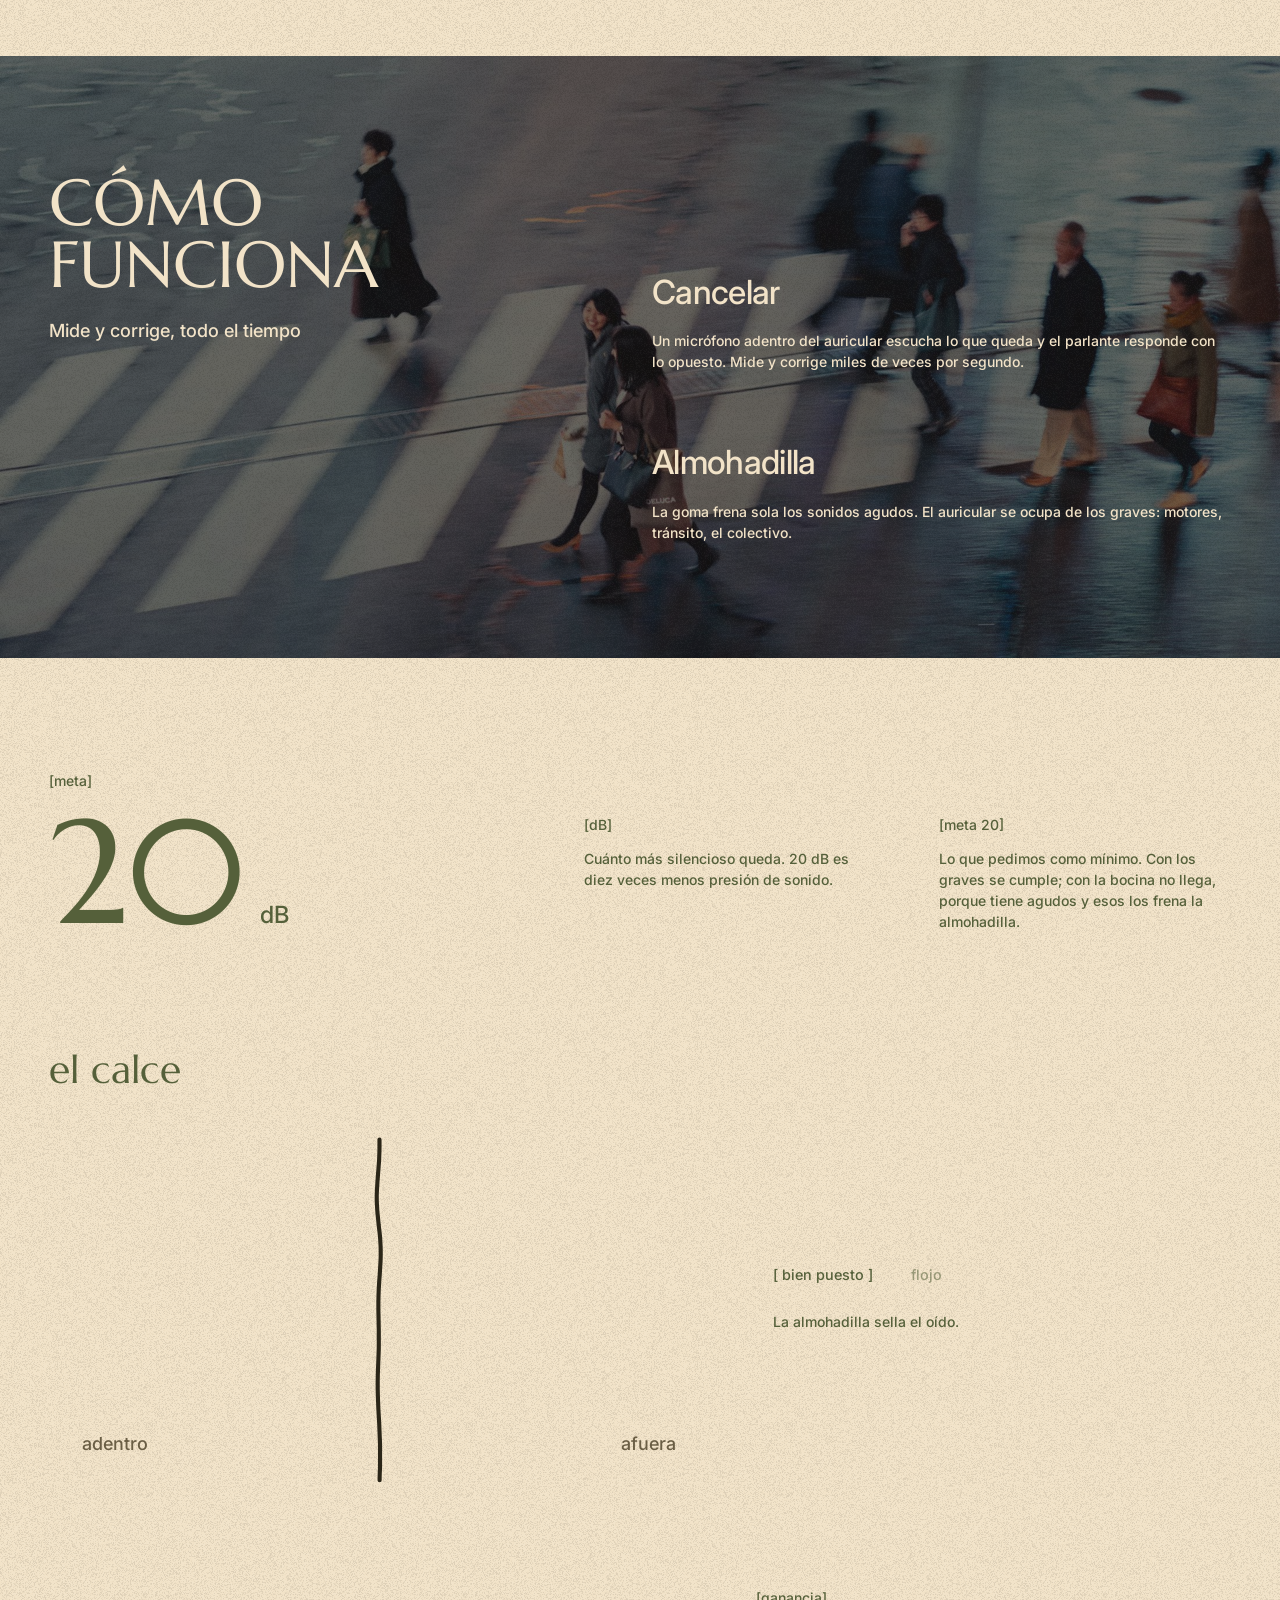
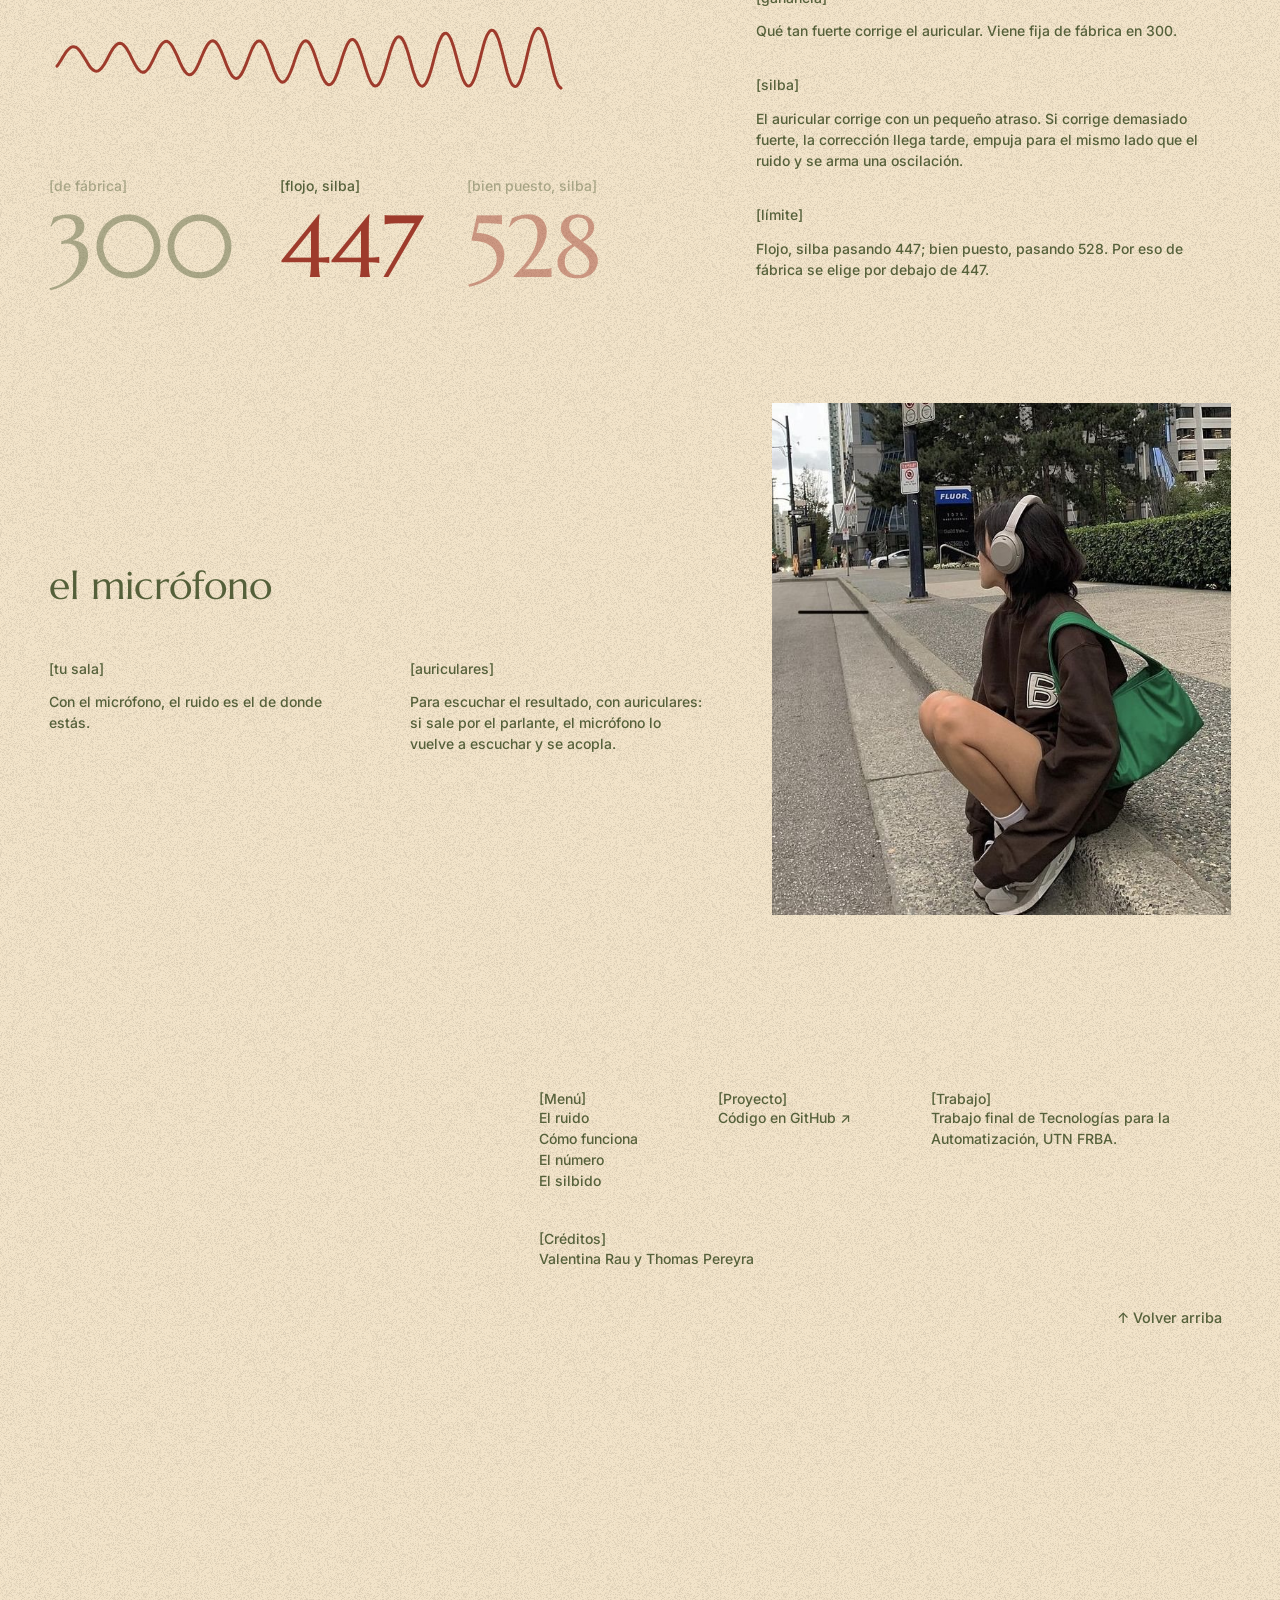
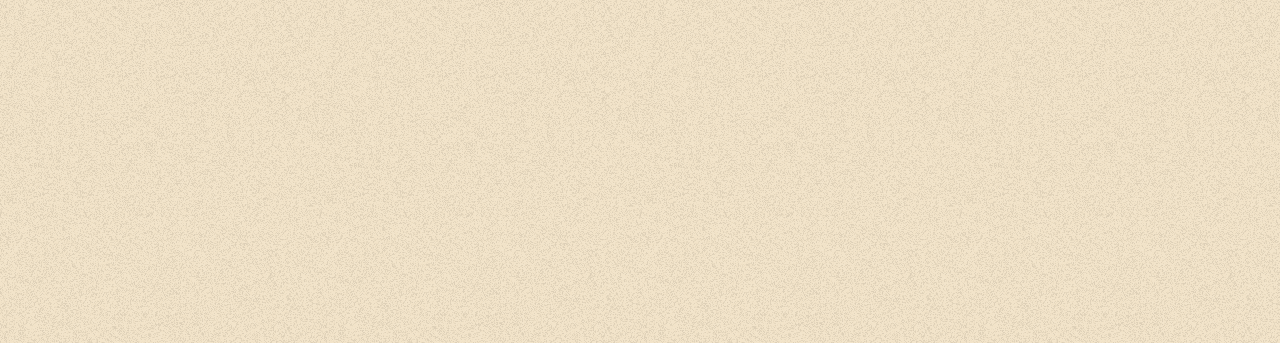
==== commit 48b561fe: "Favicon de gota de tinta que cambia con la paleta, y créditos en la página de información - web/favi" ====
--- a/web/info.html
+++ b/web/info.html
@@ -4,6 +4,8 @@
 <meta charset="utf-8">
 <meta name="viewport" content="width=device-width, initial-scale=1, viewport-fit=cover">
 <title>info · borrar el ruido</title>
+<meta name="theme-color" content="#F2E3C8">
+<link rel="icon" type="image/svg+xml" href="favicon.svg?v=1">
 <meta name="description" content="Una nota sobre lo que ves en la demo de cancelación activa de ruido.">
 <link rel="preconnect" href="https://fonts.googleapis.com">
 <link rel="preconnect" href="https://fonts.gstatic.com" crossorigin>
@@ -13,7 +15,7 @@
   // Misma paleta que la app (la guarda app.js al tocar [tema]). Antes de pintar, para que no parpadee.
   try { var n = parseInt(localStorage.getItem('anc-tema'), 10); if (n >= 0 && n < 6) document.documentElement.className = 't' + n; } catch (e) {}
 </script>
-<script type="module" src="info.js?v=1"></script>
+<script type="module" src="info.js?v=2"></script>
 </head>
 <body>
 <!-- Página de información. Diseño: web/referencia/Info.dc.html; especificación: web/referencia/INFO.md. -->
@@ -37,7 +39,7 @@
 <section id="mic" class="rv sec"><div class="wrap row m-row"><div class="m-txt"><h2 class="t5xl s-title low">el micrófono</h2><div class="g2"><div class="item"><span class="tsm">[tu sala]</span><p class="tbase">Con el micrófono, el ruido es el de donde estás.</p></div><div class="item"><span class="tsm">[auriculares]</span><p class="tbase">Para escuchar el resultado, con auriculares: si sale por el parlante, el micrófono lo vuelve a escuchar y se acopla.</p></div></div></div><div class="m-img"><img data-foto="vereda" src="img/mic-vereda.jpg" alt="Chica con auriculares sentada en el cordón de una vereda" style="object-position: 50% 40%" loading="lazy"><img data-foto="sillon" src="img/mic-sillon.jpg" alt="Chica relajada en un sillón con auriculares amarillos" style="object-position: 60% 40%" loading="lazy" hidden><img data-foto="rojo" src="img/mic-rojo.jpg" alt="Chica con un auricular intraural, ojos cerrados, delante de un taxi amarillo" style="object-position: 50% 30%" loading="lazy" hidden><img data-foto="blanca" src="img/mic-blanca.jpg" alt="Chica de perfil con auricular intraural y camisa blanca" style="object-position: 50% 30%" loading="lazy" hidden><img data-foto="bn" src="img/mic-bn.jpg" alt="Retrato en blanco y negro de perfil con auriculares intraurales" style="object-position: 50% 40%" loading="lazy" hidden><img data-foto="colgando" src="img/mic-colgando.jpg" alt="Dos auriculares intraurales colgando de su cable, en gris" style="object-position: 50% 50%" loading="lazy" hidden></div></div></section>
 </main>
 
-<footer id="fin" class="ft"><div class="wrap ft-wrap"><div class="ft-head"><div class="ft-row"><div class="f-col"><p class="tsm f-label">[Menú]</p><ul class="f-list"><li><a class="tbase f-link" href="#ruido" data-ir="ruido">El ruido</a></li><li><a class="tbase f-link" href="#funciona" data-ir="funciona">Cómo funciona</a></li><li><a class="tbase f-link" href="#numero" data-ir="numero">El número</a></li><li><a class="tbase f-link" href="#silbido" data-ir="silbido">El silbido</a></li></ul></div><div class="f-col"><p class="tsm f-label">[Proyecto]</p><ul class="f-list"><li><a class="tbase f-link" href="https://github.com/valentinarau/tfi-anc-simulacion" target="_blank" rel="noopener">Código en GitHub ↗</a></li></ul></div><div class="f-col"><p class="tsm f-label">[Trabajo]</p><p class="tbase" style="max-width: 300px">Trabajo final de Tecnologías para la Automatización, UTN FRBA.</p></div></div><div class="f-col"><p class="tsm f-label">[Simulación]</p><p class="tbase" style="max-width: 320px">La app corre el mismo modelo que el simulador del trabajo.</p></div><button type="button" class="bk tnav ft-up" data-ir="top"><span class="b" aria-hidden="true">[</span><span>↑ Volver arriba</span><span class="b" aria-hidden="true">]</span></button></div><div class="ft-bottom"><h2 class="ft-title" aria-label="gracias"><span aria-hidden="true" class="ltr" style="transition-delay: 80ms">g</span><span aria-hidden="true" class="ltr" style="transition-delay: 150ms">r</span><span aria-hidden="true" class="ltr" style="transition-delay: 220ms">a</span><span aria-hidden="true" class="ltr" style="transition-delay: 290ms">c</span><span aria-hidden="true" class="ltr" style="transition-delay: 360ms">i</span><span aria-hidden="true" class="ltr" style="transition-delay: 430ms">a</span><span aria-hidden="true" class="ltr" style="transition-delay: 500ms">s</span></h2></div></div></footer>
+<footer id="fin" class="ft"><div class="wrap ft-wrap"><div class="ft-head"><div class="ft-row"><div class="f-col"><p class="tsm f-label">[Menú]</p><ul class="f-list"><li><a class="tbase f-link" href="#ruido" data-ir="ruido">El ruido</a></li><li><a class="tbase f-link" href="#funciona" data-ir="funciona">Cómo funciona</a></li><li><a class="tbase f-link" href="#numero" data-ir="numero">El número</a></li><li><a class="tbase f-link" href="#silbido" data-ir="silbido">El silbido</a></li></ul></div><div class="f-col"><p class="tsm f-label">[Proyecto]</p><ul class="f-list"><li><a class="tbase f-link" href="https://github.com/valentinarau/tfi-anc-simulacion" target="_blank" rel="noopener">Código en GitHub ↗</a></li></ul></div><div class="f-col"><p class="tsm f-label">[Trabajo]</p><p class="tbase" style="max-width: 300px">Trabajo final de Tecnologías para la Automatización, UTN FRBA.</p></div></div><div class="f-col"><p class="tsm f-label">[Créditos]</p><p class="tbase" style="max-width: 320px">Valentina Rau y Thomas Pereyra</p></div><button type="button" class="bk tnav ft-up" data-ir="top"><span class="b" aria-hidden="true">[</span><span>↑ Volver arriba</span><span class="b" aria-hidden="true">]</span></button></div><div class="ft-bottom"><h2 class="ft-title" aria-label="gracias"><span aria-hidden="true" class="ltr" style="transition-delay: 80ms">g</span><span aria-hidden="true" class="ltr" style="transition-delay: 150ms">r</span><span aria-hidden="true" class="ltr" style="transition-delay: 220ms">a</span><span aria-hidden="true" class="ltr" style="transition-delay: 290ms">c</span><span aria-hidden="true" class="ltr" style="transition-delay: 360ms">i</span><span aria-hidden="true" class="ltr" style="transition-delay: 430ms">a</span><span aria-hidden="true" class="ltr" style="transition-delay: 500ms">s</span></h2></div></div></footer>
 </div>
 </body>
 </html>
